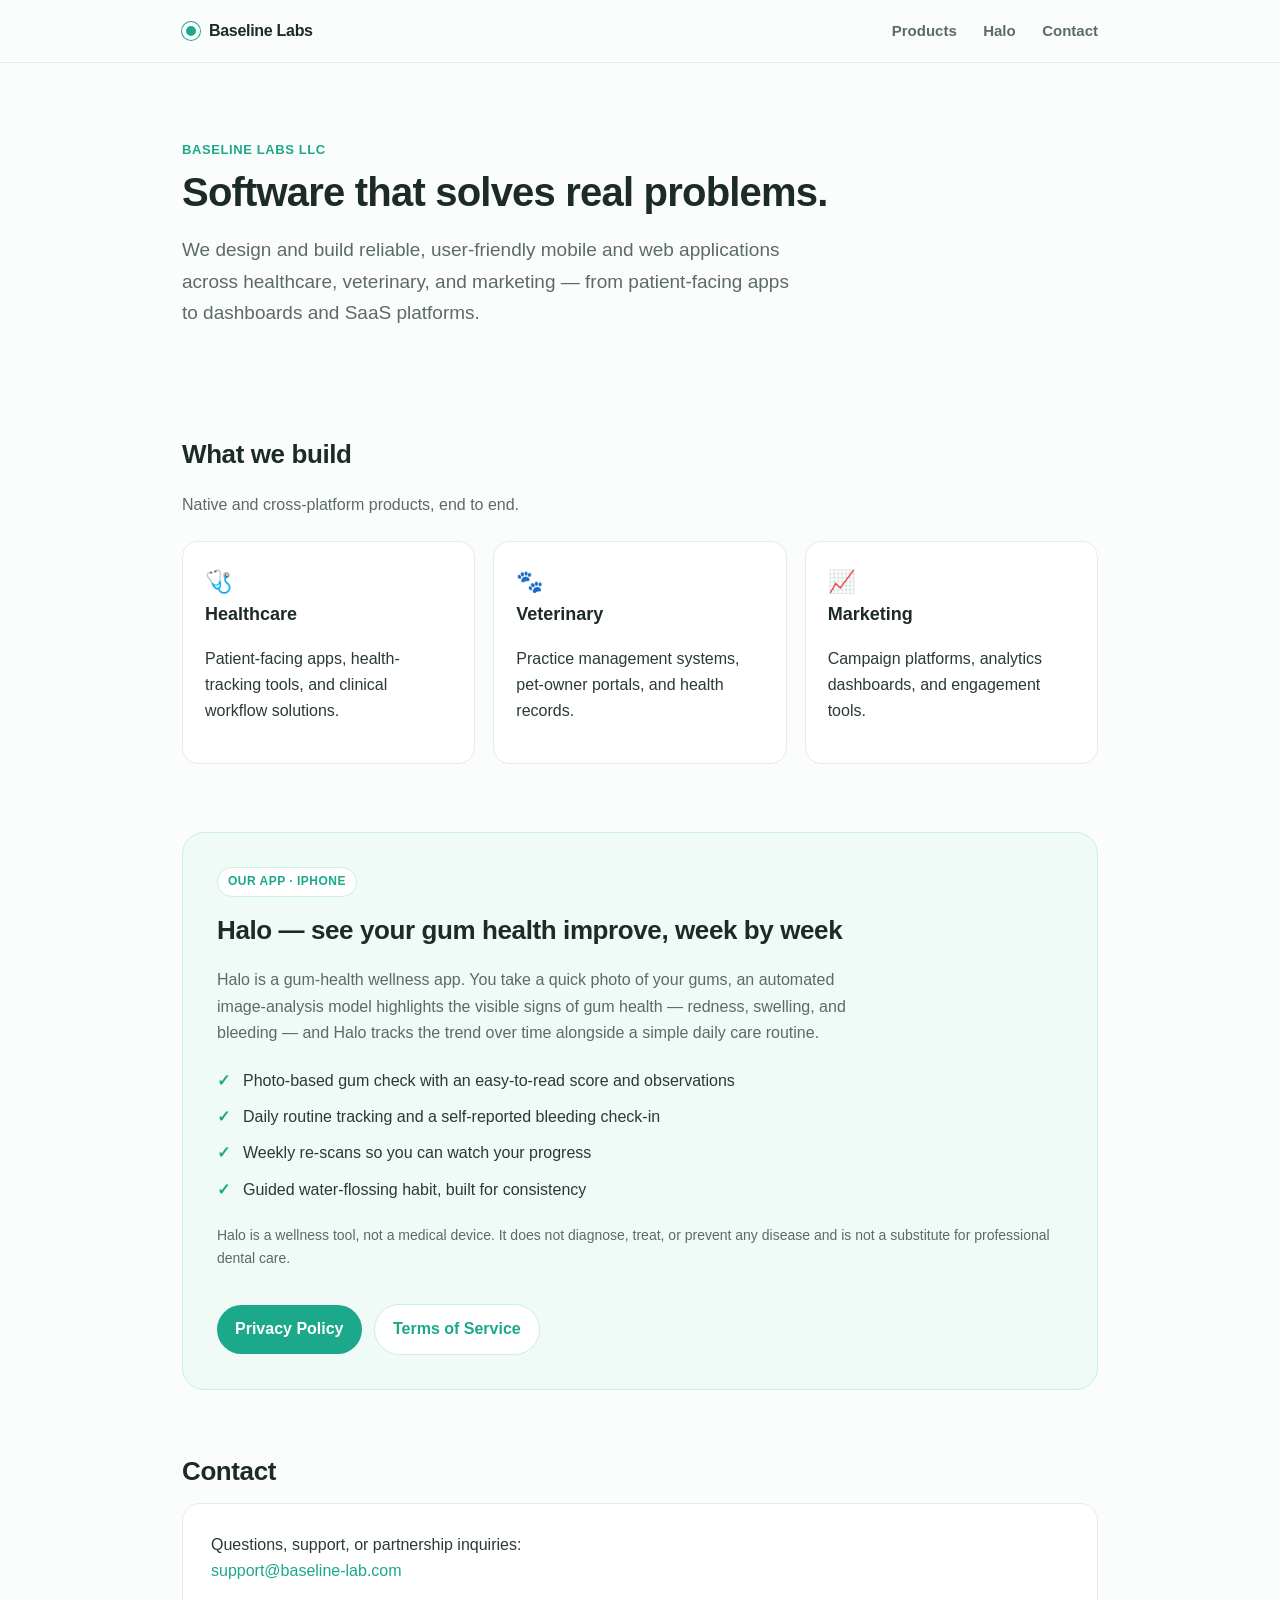
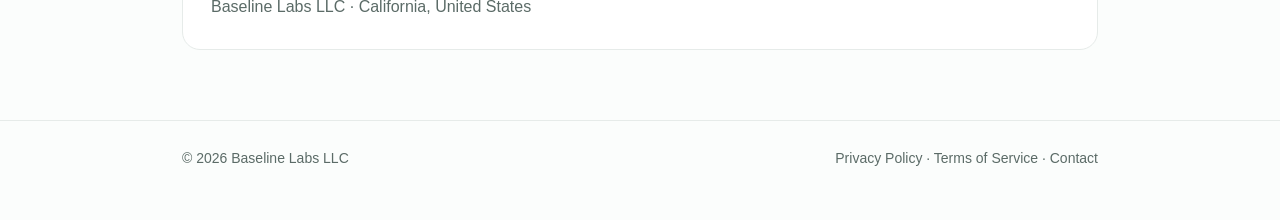
==== index.html @ 328b8945 "Baseline Labs site: company home, Halo product, privacy & terms Static site (no build step) for GitH" ====
<!doctype html>
<html lang="en">
<head>
  <meta charset="utf-8" />
  <meta name="viewport" content="width=device-width, initial-scale=1" />
  <title>Baseline Labs — Software for healthcare, veterinary, and marketing</title>
  <meta name="description" content="Baseline Labs LLC builds reliable, user-friendly mobile and web software, including Halo, a gum-health tracking app for iPhone." />
  <link rel="stylesheet" href="styles.css" />
</head>
<body>
  <header class="site-header">
    <div class="wrap">
      <a class="brand" href="/"><span class="dot"></span> Baseline Labs</a>
      <nav class="nav">
        <a href="#products">Products</a>
        <a href="#halo">Halo</a>
        <a href="#contact">Contact</a>
      </nav>
    </div>
  </header>

  <main>
    <div class="wrap">
      <section class="hero">
        <div class="eyebrow">Baseline Labs LLC</div>
        <h1>Software that solves real problems.</h1>
        <p>
          We design and build reliable, user-friendly mobile and web applications across healthcare,
          veterinary, and marketing — from patient-facing apps to dashboards and SaaS platforms.
        </p>
      </section>

      <section id="products">
        <h2>What we build</h2>
        <p class="lead">Native and cross-platform products, end to end.</p>
        <div class="grid">
          <div class="card">
            <div class="ico">🩺</div>
            <h3>Healthcare</h3>
            <p>Patient-facing apps, health-tracking tools, and clinical workflow solutions.</p>
          </div>
          <div class="card">
            <div class="ico">🐾</div>
            <h3>Veterinary</h3>
            <p>Practice management systems, pet-owner portals, and health records.</p>
          </div>
          <div class="card">
            <div class="ico">📈</div>
            <h3>Marketing</h3>
            <p>Campaign platforms, analytics dashboards, and engagement tools.</p>
          </div>
        </div>
      </section>

      <section id="halo">
        <div class="spotlight">
          <span class="tag">Our app · iPhone</span>
          <h2>Halo — see your gum health improve, week by week</h2>
          <p class="lead">
            Halo is a gum-health wellness app. You take a quick photo of your gums, an automated
            image-analysis model highlights the visible signs of gum health — redness, swelling, and
            bleeding — and Halo tracks the trend over time alongside a simple daily care routine.
          </p>
          <ul class="feature-list">
            <li>Photo-based gum check with an easy-to-read score and observations</li>
            <li>Daily routine tracking and a self-reported bleeding check-in</li>
            <li>Weekly re-scans so you can watch your progress</li>
            <li>Guided water-flossing habit, built for consistency</li>
          </ul>
          <p class="disclaimer">
            Halo is a wellness tool, not a medical device. It does not diagnose, treat, or prevent any
            disease and is not a substitute for professional dental care.
          </p>
          <div>
            <a class="btn" href="privacy.html">Privacy Policy</a>
            <a class="btn ghost" href="terms.html">Terms of Service</a>
          </div>
        </div>
      </section>

      <section id="contact">
        <h2>Contact</h2>
        <div class="contact">
          <p style="margin:0">
            Questions, support, or partnership inquiries:<br />
            <a href="mailto:support@baseline-lab.com">support@baseline-lab.com</a>
          </p>
          <p style="margin:10px 0 0; color:var(--muted)">Baseline Labs LLC · California, United States</p>
        </div>
      </section>
    </div>
  </main>

  <footer class="site-footer">
    <div class="wrap">
      <span>© 2026 Baseline Labs LLC</span>
      <span>
        <a href="privacy.html">Privacy Policy</a> ·
        <a href="terms.html">Terms of Service</a> ·
        <a href="mailto:support@baseline-lab.com">Contact</a>
      </span>
    </div>
  </footer>
</body>
</html>
---- styles.css ----
/* Baseline Labs site — shared styles. Static, no build step. */
:root {
  --ink: #1d2b28;
  --body: #2a3a36;
  --muted: #5b6b67;
  --line: #e6ebe9;
  --bg: #fbfdfc;
  --teal: #1CA88B;
  --teal-soft: #f0faf7;
  --teal-line: #cdeee4;
  --coral: #EE8769;
  --maxw: 960px;
}
* { box-sizing: border-box; }
html { scroll-behavior: smooth; }
body {
  margin: 0; background: var(--bg); color: var(--body);
  font: 16px/1.65 -apple-system, BlinkMacSystemFont, "Segoe UI", Roboto, Helvetica, Arial, sans-serif;
  -webkit-font-smoothing: antialiased;
}
a { color: var(--teal); text-decoration: none; }
a:hover { text-decoration: underline; }
.wrap { max-width: var(--maxw); margin: 0 auto; padding: 0 22px; }
.narrow { max-width: 720px; }

/* Header */
.site-header {
  position: sticky; top: 0; z-index: 10;
  background: rgba(251,253,252,0.9); backdrop-filter: saturate(180%) blur(10px);
  border-bottom: 1px solid var(--line);
}
.site-header .wrap { display: flex; align-items: center; justify-content: space-between; height: 62px; }
.brand { display: flex; align-items: center; gap: 9px; font-weight: 800; color: var(--ink); letter-spacing: -0.3px; }
.brand .dot { width: 18px; height: 18px; border-radius: 50%; background: var(--teal); box-shadow: inset 0 0 0 4px #fff, 0 0 0 1px var(--teal); }
.nav a { color: var(--muted); font-weight: 600; font-size: 15px; margin-left: 22px; }
.nav a:hover { color: var(--ink); text-decoration: none; }

/* Hero */
.hero { padding: 76px 0 56px; }
.eyebrow { color: var(--teal); font-weight: 700; letter-spacing: 0.6px; text-transform: uppercase; font-size: 13px; }
h1 { font-size: 40px; line-height: 1.12; letter-spacing: -0.8px; color: var(--ink); margin: 10px 0 14px; }
.hero p { font-size: 19px; color: var(--muted); max-width: 620px; }

/* Sections */
section { padding: 30px 0; }
h2 { font-size: 26px; letter-spacing: -0.4px; color: var(--ink); margin: 0 0 6px; }
h3 { font-size: 18px; color: var(--ink); margin: 0 0 6px; }
.lead { color: var(--muted); max-width: 640px; }

/* Cards grid */
.grid { display: grid; grid-template-columns: repeat(3, 1fr); gap: 18px; margin-top: 22px; }
.card { background: #fff; border: 1px solid var(--line); border-radius: 16px; padding: 22px; }
.card .ico { font-size: 22px; }
@media (max-width: 760px) { .grid { grid-template-columns: 1fr; } h1 { font-size: 32px; } }

/* Product spotlight (Halo) */
.spotlight {
  background: var(--teal-soft); border: 1px solid var(--teal-line);
  border-radius: 22px; padding: 34px; margin-top: 8px;
}
.spotlight .tag {
  display: inline-block; background: #fff; border: 1px solid var(--teal-line);
  color: var(--teal); font-weight: 700; font-size: 12px; letter-spacing: 0.5px;
  text-transform: uppercase; padding: 4px 10px; border-radius: 999px;
}
.spotlight h2 { margin-top: 12px; }
.feature-list { list-style: none; padding: 0; margin: 16px 0 0; }
.feature-list li { padding: 5px 0 5px 26px; position: relative; }
.feature-list li::before { content: "✓"; color: var(--teal); font-weight: 800; position: absolute; left: 0; }
.btn {
  display: inline-block; margin-top: 20px; background: var(--teal); color: #fff;
  font-weight: 700; padding: 11px 18px; border-radius: 999px;
}
.btn:hover { text-decoration: none; opacity: 0.92; }
.btn.ghost { background: #fff; color: var(--teal); border: 1px solid var(--teal-line); margin-left: 8px; }
.disclaimer { color: var(--muted); font-size: 14px; margin-top: 16px; }

/* Legal pages */
.legal { padding: 40px 0 70px; }
.legal .meta { color: var(--muted); font-size: 14px; margin: 4px 0 26px; }
.legal h2 { font-size: 20px; margin: 32px 0 8px; }
.legal h3 { font-size: 16px; margin: 18px 0 4px; }
.callout { background: var(--teal-soft); border: 1px solid var(--teal-line); border-radius: 12px; padding: 14px 16px; margin: 18px 0; }
table { width: 100%; border-collapse: collapse; margin: 12px 0; font-size: 14px; }
th, td { text-align: left; padding: 9px 10px; border-bottom: 1px solid var(--line); vertical-align: top; }
th { color: var(--muted); }

/* Contact */
.contact { background: #fff; border: 1px solid var(--line); border-radius: 18px; padding: 28px; margin-top: 10px; }

/* Footer */
.site-footer { border-top: 1px solid var(--line); margin-top: 40px; padding: 26px 0 50px; color: var(--muted); font-size: 14px; }
.site-footer .wrap { display: flex; flex-wrap: wrap; gap: 8px 18px; align-items: center; justify-content: space-between; }
.site-footer a { color: var(--muted); }
.site-footer a:hover { color: var(--ink); }
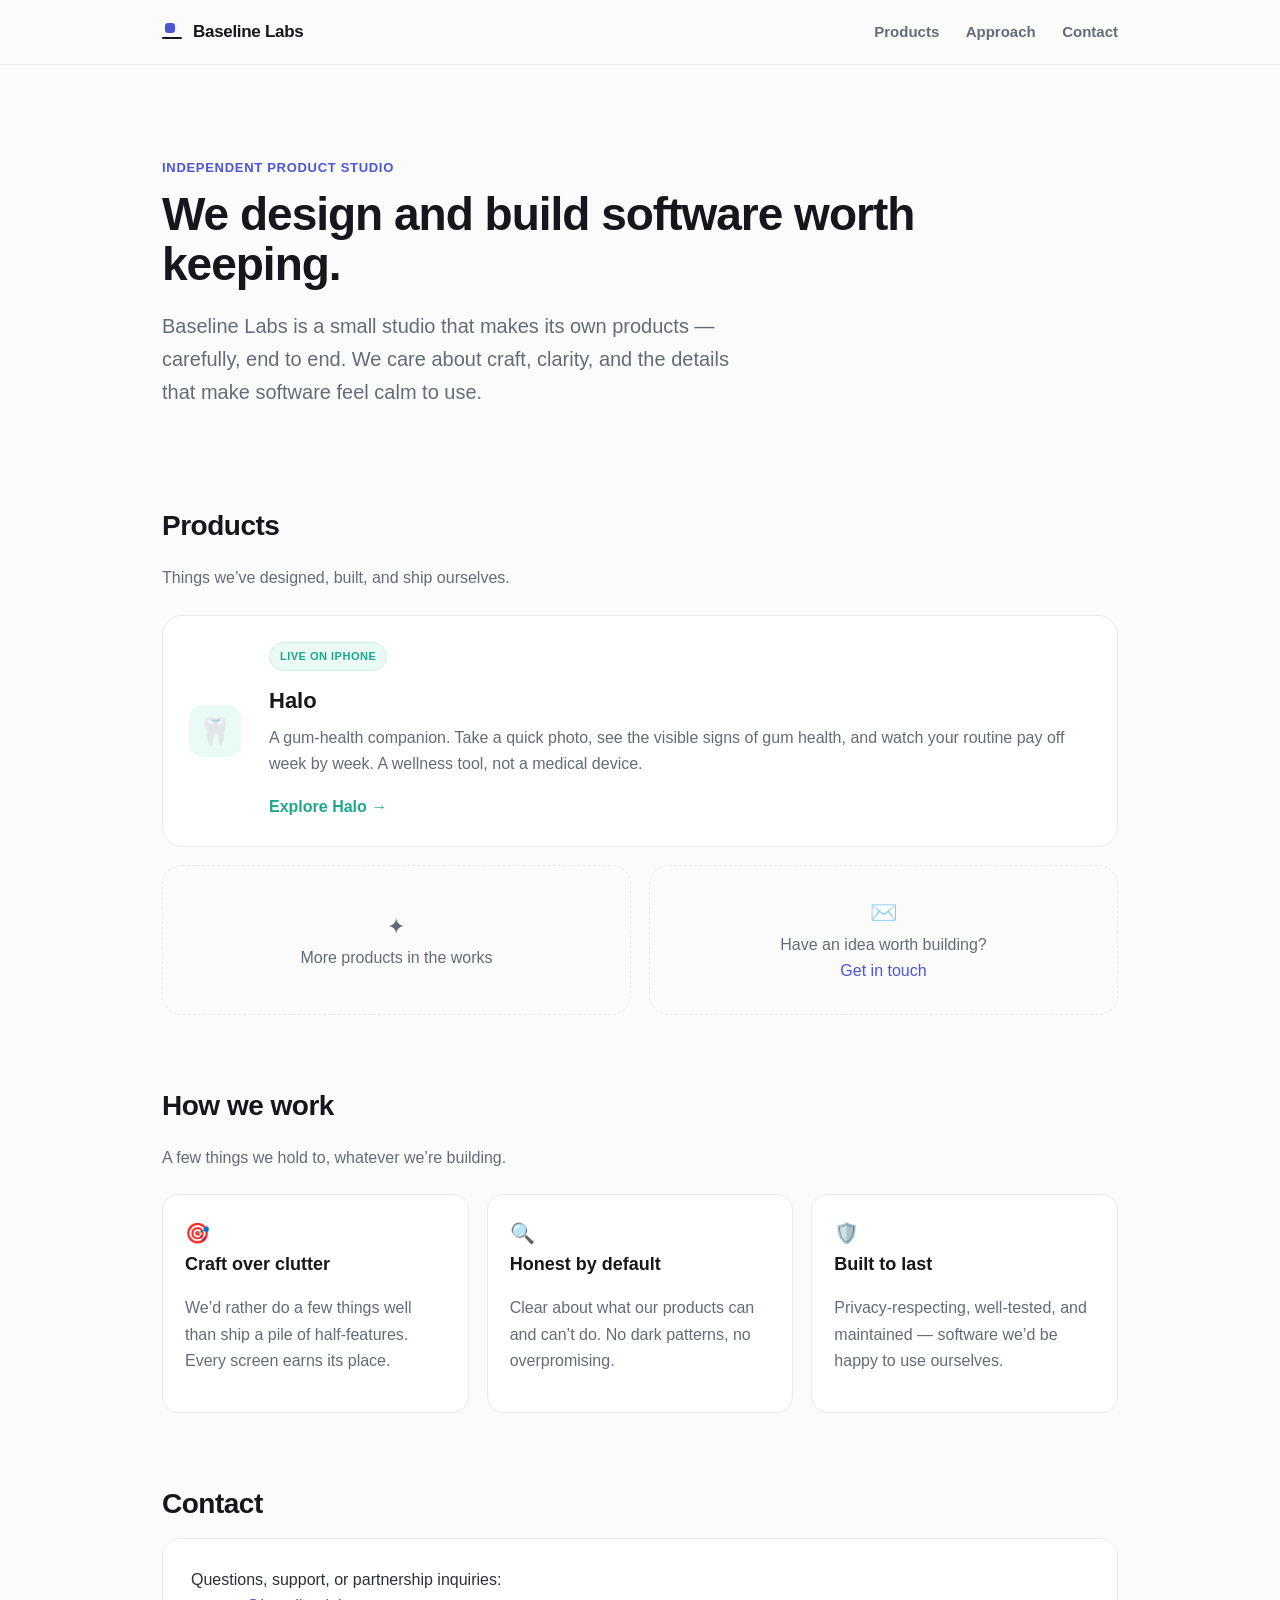
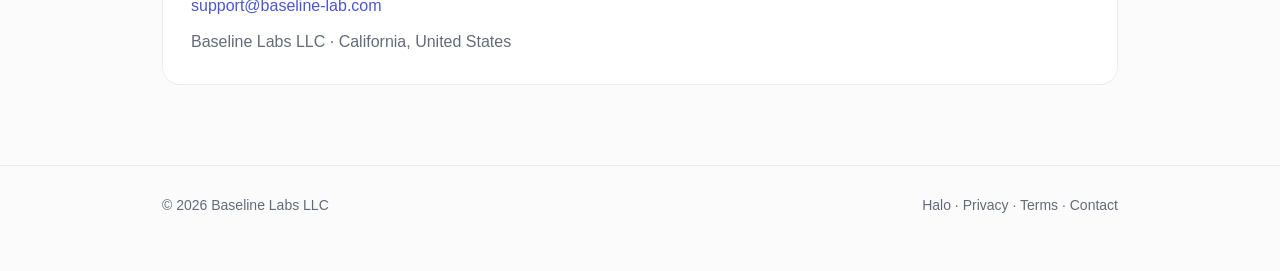
==== commit fb46b7c4: "Redesign as a product-studio site with per-product IA Reposition Baseline Labs as a domain-agnostic " ====
--- a/index.html
+++ b/index.html
@@ -3,17 +3,17 @@
 <head>
   <meta charset="utf-8" />
   <meta name="viewport" content="width=device-width, initial-scale=1" />
-  <title>Baseline Labs — Software for healthcare, veterinary, and marketing</title>
-  <meta name="description" content="Baseline Labs LLC builds reliable, user-friendly mobile and web software, including Halo, a gum-health tracking app for iPhone." />
-  <link rel="stylesheet" href="styles.css" />
+  <title>Baseline Labs — an independent software product studio</title>
+  <meta name="description" content="Baseline Labs is an independent studio that designs and builds its own software products. Our first app is Halo." />
+  <link rel="stylesheet" href="/styles.css" />
 </head>
 <body>
   <header class="site-header">
     <div class="wrap">
-      <a class="brand" href="/"><span class="dot"></span> Baseline Labs</a>
+      <a class="brand" href="/"><span class="mark"></span> Baseline Labs</a>
       <nav class="nav">
         <a href="#products">Products</a>
-        <a href="#halo">Halo</a>
+        <a href="#approach">Approach</a>
         <a href="#contact">Contact</a>
       </nav>
     </div>
@@ -22,58 +22,68 @@
   <main>
     <div class="wrap">
       <section class="hero">
-        <div class="eyebrow">Baseline Labs LLC</div>
-        <h1>Software that solves real problems.</h1>
-        <p>
-          We design and build reliable, user-friendly mobile and web applications across healthcare,
-          veterinary, and marketing — from patient-facing apps to dashboards and SaaS platforms.
+        <div class="eyebrow">Independent product studio</div>
+        <h1>We design and build software worth keeping.</h1>
+        <p class="lead">
+          Baseline Labs is a small studio that makes its own products — carefully, end to end.
+          We care about craft, clarity, and the details that make software feel calm to use.
         </p>
       </section>
 
       <section id="products">
-        <h2>What we build</h2>
-        <p class="lead">Native and cross-platform products, end to end.</p>
-        <div class="grid">
-          <div class="card">
-            <div class="ico">🩺</div>
-            <h3>Healthcare</h3>
-            <p>Patient-facing apps, health-tracking tools, and clinical workflow solutions.</p>
+        <div class="section-head">
+          <h2>Products</h2>
+          <p class="lead">Things we’ve designed, built, and ship ourselves.</p>
+        </div>
+        <div class="products">
+          <a class="product-card featured theme-halo" href="/halo/">
+            <div class="product-logo" style="background:var(--accent-soft)">🦷</div>
+            <div class="pc-body">
+              <span class="tag">Live on iPhone</span>
+              <h3>Halo</h3>
+              <p>
+                A gum-health companion. Take a quick photo, see the visible signs of gum health, and
+                watch your routine pay off week by week. A wellness tool, not a medical device.
+              </p>
+              <div class="cta-row">Explore Halo →</div>
+            </div>
+          </a>
+
+          <div class="more-card">
+            <div>
+              <div style="font-size:22px">✦</div>
+              More products in the works
+            </div>
           </div>
-          <div class="card">
-            <div class="ico">🐾</div>
-            <h3>Veterinary</h3>
-            <p>Practice management systems, pet-owner portals, and health records.</p>
-          </div>
-          <div class="card">
-            <div class="ico">📈</div>
-            <h3>Marketing</h3>
-            <p>Campaign platforms, analytics dashboards, and engagement tools.</p>
+          <div class="more-card">
+            <div>
+              <div style="font-size:22px">✉️</div>
+              Have an idea worth building?<br /><a href="#contact">Get in touch</a>
+            </div>
           </div>
         </div>
       </section>
 
-      <section id="halo">
-        <div class="spotlight">
-          <span class="tag">Our app · iPhone</span>
-          <h2>Halo — see your gum health improve, week by week</h2>
-          <p class="lead">
-            Halo is a gum-health wellness app. You take a quick photo of your gums, an automated
-            image-analysis model highlights the visible signs of gum health — redness, swelling, and
-            bleeding — and Halo tracks the trend over time alongside a simple daily care routine.
-          </p>
-          <ul class="feature-list">
-            <li>Photo-based gum check with an easy-to-read score and observations</li>
-            <li>Daily routine tracking and a self-reported bleeding check-in</li>
-            <li>Weekly re-scans so you can watch your progress</li>
-            <li>Guided water-flossing habit, built for consistency</li>
-          </ul>
-          <p class="disclaimer">
-            Halo is a wellness tool, not a medical device. It does not diagnose, treat, or prevent any
-            disease and is not a substitute for professional dental care.
-          </p>
-          <div>
-            <a class="btn" href="privacy.html">Privacy Policy</a>
-            <a class="btn ghost" href="terms.html">Terms of Service</a>
+      <section id="approach">
+        <div class="section-head">
+          <h2>How we work</h2>
+          <p class="lead">A few things we hold to, whatever we’re building.</p>
+        </div>
+        <div class="values">
+          <div class="value">
+            <div class="vi">🎯</div>
+            <h3>Craft over clutter</h3>
+            <p class="lead">We’d rather do a few things well than ship a pile of half-features. Every screen earns its place.</p>
+          </div>
+          <div class="value">
+            <div class="vi">🔍</div>
+            <h3>Honest by default</h3>
+            <p class="lead">Clear about what our products can and can’t do. No dark patterns, no overpromising.</p>
+          </div>
+          <div class="value">
+            <div class="vi">🛡️</div>
+            <h3>Built to last</h3>
+            <p class="lead">Privacy-respecting, well-tested, and maintained — software we’d be happy to use ourselves.</p>
           </div>
         </div>
       </section>
@@ -95,8 +105,9 @@
     <div class="wrap">
       <span>© 2026 Baseline Labs LLC</span>
       <span>
-        <a href="privacy.html">Privacy Policy</a> ·
-        <a href="terms.html">Terms of Service</a> ·
+        <a href="/halo/">Halo</a> ·
+        <a href="/halo/privacy.html">Privacy</a> ·
+        <a href="/halo/terms.html">Terms</a> ·
         <a href="mailto:support@baseline-lab.com">Contact</a>
       </span>
     </div>
--- a/styles.css
+++ b/styles.css
@@ -1,16 +1,29 @@
-/* Baseline Labs site — shared styles. Static, no build step. */
+/* Baseline Labs — product studio site. Static, no build step.
+   Parent brand is neutral; each product overrides --accent via a theme class
+   on <body> (e.g. .theme-halo). Add a product = pick a color, drop a card. */
 :root {
-  --ink: #1d2b28;
-  --body: #2a3a36;
-  --muted: #5b6b67;
-  --line: #e6ebe9;
-  --bg: #fbfdfc;
-  --teal: #1CA88B;
-  --teal-soft: #f0faf7;
-  --teal-line: #cdeee4;
-  --coral: #EE8769;
-  --maxw: 960px;
+  --ink: #15171c;
+  --body: #2b2f38;
+  --muted: #646b78;
+  --line: #e9ebef;
+  --bg: #fbfbfc;
+  --surface: #ffffff;
+
+  /* Parent (Baseline Labs) accent — calm indigo */
+  --accent: #4b56d2;
+  --accent-soft: #eef0fd;
+  --accent-line: #d8ddfa;
+
+  --maxw: 1000px;
+  --radius: 16px;
 }
+/* Per-product theme: Halo = teal */
+.theme-halo {
+  --accent: #1CA88B;
+  --accent-soft: #eafaf5;
+  --accent-line: #cdeee4;
+}
+
 * { box-sizing: border-box; }
 html { scroll-behavior: smooth; }
 body {
@@ -18,7 +31,7 @@
   font: 16px/1.65 -apple-system, BlinkMacSystemFont, "Segoe UI", Roboto, Helvetica, Arial, sans-serif;
   -webkit-font-smoothing: antialiased;
 }
-a { color: var(--teal); text-decoration: none; }
+a { color: var(--accent); text-decoration: none; }
 a:hover { text-decoration: underline; }
 .wrap { max-width: var(--maxw); margin: 0 auto; padding: 0 22px; }
 .narrow { max-width: 720px; }
@@ -26,70 +39,116 @@
 /* Header */
 .site-header {
   position: sticky; top: 0; z-index: 10;
-  background: rgba(251,253,252,0.9); backdrop-filter: saturate(180%) blur(10px);
+  background: rgba(251,251,252,0.86); backdrop-filter: saturate(180%) blur(10px);
   border-bottom: 1px solid var(--line);
 }
-.site-header .wrap { display: flex; align-items: center; justify-content: space-between; height: 62px; }
-.brand { display: flex; align-items: center; gap: 9px; font-weight: 800; color: var(--ink); letter-spacing: -0.3px; }
-.brand .dot { width: 18px; height: 18px; border-radius: 50%; background: var(--teal); box-shadow: inset 0 0 0 4px #fff, 0 0 0 1px var(--teal); }
+.site-header .wrap { display: flex; align-items: center; justify-content: space-between; height: 64px; }
+.brand { display: flex; align-items: center; gap: 11px; font-weight: 800; color: var(--ink); letter-spacing: -0.3px; font-size: 17px; }
+.brand:hover { text-decoration: none; }
+/* CSS-only "baseline" mark: a small square resting on a baseline */
+.mark { position: relative; width: 20px; height: 20px; display: inline-block; flex: 0 0 auto; }
+.mark::before { content: ""; position: absolute; left: 3px; top: 1px; width: 10px; height: 10px; background: var(--accent); border-radius: 3px; }
+.mark::after  { content: ""; position: absolute; left: 0; bottom: 3px; width: 20px; height: 2px; background: var(--ink); border-radius: 2px; }
 .nav a { color: var(--muted); font-weight: 600; font-size: 15px; margin-left: 22px; }
 .nav a:hover { color: var(--ink); text-decoration: none; }
 
 /* Hero */
-.hero { padding: 76px 0 56px; }
-.eyebrow { color: var(--teal); font-weight: 700; letter-spacing: 0.6px; text-transform: uppercase; font-size: 13px; }
-h1 { font-size: 40px; line-height: 1.12; letter-spacing: -0.8px; color: var(--ink); margin: 10px 0 14px; }
-.hero p { font-size: 19px; color: var(--muted); max-width: 620px; }
+.hero { padding: 92px 0 40px; }
+.eyebrow { color: var(--accent); font-weight: 700; letter-spacing: 0.7px; text-transform: uppercase; font-size: 13px; }
+h1 { font-size: 46px; line-height: 1.08; letter-spacing: -1px; color: var(--ink); margin: 12px 0 16px; max-width: 760px; }
+.hero .lead { font-size: 20px; color: var(--muted); max-width: 600px; }
 
 /* Sections */
-section { padding: 30px 0; }
-h2 { font-size: 26px; letter-spacing: -0.4px; color: var(--ink); margin: 0 0 6px; }
+section { padding: 34px 0; }
+.section-head { margin-bottom: 8px; }
+h2 { font-size: 28px; letter-spacing: -0.5px; color: var(--ink); margin: 0 0 6px; }
 h3 { font-size: 18px; color: var(--ink); margin: 0 0 6px; }
 .lead { color: var(--muted); max-width: 640px; }
 
-/* Cards grid */
-.grid { display: grid; grid-template-columns: repeat(3, 1fr); gap: 18px; margin-top: 22px; }
-.card { background: #fff; border: 1px solid var(--line); border-radius: 16px; padding: 22px; }
-.card .ico { font-size: 22px; }
-@media (max-width: 760px) { .grid { grid-template-columns: 1fr; } h1 { font-size: 32px; } }
+/* Products grid */
+.products { display: grid; grid-template-columns: 1fr 1fr; gap: 18px; margin-top: 24px; }
+.product-card {
+  background: var(--surface); border: 1px solid var(--line); border-radius: 20px;
+  padding: 26px; display: flex; flex-direction: column; transition: border-color .15s, transform .15s;
+}
+.product-card:hover { text-decoration: none; border-color: var(--accent-line); transform: translateY(-2px); }
+.product-card.featured { grid-column: 1 / -1; flex-direction: row; gap: 28px; align-items: center; }
+.product-card .pc-body { flex: 1; }
+.product-logo {
+  width: 52px; height: 52px; border-radius: 14px; display: grid; place-items: center;
+  font-size: 26px; margin-bottom: 14px;
+}
+.product-card.featured .product-logo { margin-bottom: 0; }
+.tag {
+  display: inline-block; background: var(--accent-soft); border: 1px solid var(--accent-line);
+  color: var(--accent); font-weight: 700; font-size: 11px; letter-spacing: 0.5px;
+  text-transform: uppercase; padding: 4px 10px; border-radius: 999px; margin-bottom: 12px;
+}
+.product-card h3 { font-size: 22px; }
+.product-card p { color: var(--muted); margin: 6px 0 0; }
+.product-card .cta-row { margin-top: 16px; font-weight: 700; color: var(--accent); }
+.more-card {
+  border: 1px dashed var(--line); background: transparent; color: var(--muted);
+  display: grid; place-items: center; text-align: center; min-height: 150px; border-radius: 20px;
+}
+@media (max-width: 760px) {
+  .products { grid-template-columns: 1fr; }
+  .product-card.featured { flex-direction: column; align-items: flex-start; }
+  h1 { font-size: 34px; }
+}
 
-/* Product spotlight (Halo) */
-.spotlight {
-  background: var(--teal-soft); border: 1px solid var(--teal-line);
-  border-radius: 22px; padding: 34px; margin-top: 8px;
+/* Phone mockup (CSS-only, asset-free) */
+.phone {
+  width: 188px; height: 300px; border-radius: 30px; flex: 0 0 auto;
+  background: linear-gradient(160deg, var(--accent), color-mix(in srgb, var(--accent) 60%, #08352c));
+  padding: 12px; box-shadow: 0 20px 40px rgba(20,30,28,0.18);
 }
-.spotlight .tag {
-  display: inline-block; background: #fff; border: 1px solid var(--teal-line);
-  color: var(--teal); font-weight: 700; font-size: 12px; letter-spacing: 0.5px;
-  text-transform: uppercase; padding: 4px 10px; border-radius: 999px;
+.phone .screen {
+  width: 100%; height: 100%; border-radius: 20px; background: #fff;
+  display: flex; flex-direction: column; align-items: center; justify-content: center; gap: 6px;
 }
-.spotlight h2 { margin-top: 12px; }
-.feature-list { list-style: none; padding: 0; margin: 16px 0 0; }
-.feature-list li { padding: 5px 0 5px 26px; position: relative; }
-.feature-list li::before { content: "✓"; color: var(--teal); font-weight: 800; position: absolute; left: 0; }
+.phone .ring {
+  width: 96px; height: 96px; border-radius: 50%;
+  background: conic-gradient(var(--accent) 78%, var(--accent-soft) 0);
+  display: grid; place-items: center; margin-bottom: 4px;
+}
+.phone .ring span { width: 72px; height: 72px; border-radius: 50%; background: #fff; display: grid; place-items: center; font-weight: 800; font-size: 26px; color: var(--ink); }
+.phone .cap { font-weight: 800; color: var(--ink); font-size: 14px; }
+.phone .sub { color: var(--muted); font-size: 12px; }
+
+/* Values band */
+.values { display: grid; grid-template-columns: repeat(3, 1fr); gap: 18px; margin-top: 22px; }
+.value { background: var(--surface); border: 1px solid var(--line); border-radius: var(--radius); padding: 22px; }
+.value .vi { font-size: 20px; }
+@media (max-width: 760px) { .values { grid-template-columns: 1fr; } }
+
+/* Buttons */
 .btn {
-  display: inline-block; margin-top: 20px; background: var(--teal); color: #fff;
-  font-weight: 700; padding: 11px 18px; border-radius: 999px;
+  display: inline-block; margin-top: 18px; background: var(--accent); color: #fff;
+  font-weight: 700; padding: 12px 20px; border-radius: 999px;
 }
 .btn:hover { text-decoration: none; opacity: 0.92; }
-.btn.ghost { background: #fff; color: var(--teal); border: 1px solid var(--teal-line); margin-left: 8px; }
-.disclaimer { color: var(--muted); font-size: 14px; margin-top: 16px; }
+.btn.ghost { background: var(--surface); color: var(--accent); border: 1px solid var(--accent-line); margin-left: 8px; }
+.feature-list { list-style: none; padding: 0; margin: 18px 0 0; }
+.feature-list li { padding: 6px 0 6px 28px; position: relative; color: var(--body); }
+.feature-list li::before { content: "✓"; color: var(--accent); font-weight: 800; position: absolute; left: 0; }
+.disclaimer { color: var(--muted); font-size: 14px; margin-top: 18px; }
+
+/* Contact */
+.contact { background: var(--surface); border: 1px solid var(--line); border-radius: 18px; padding: 28px; margin-top: 10px; }
 
 /* Legal pages */
-.legal { padding: 40px 0 70px; }
+.legal { padding: 44px 0 70px; }
 .legal .meta { color: var(--muted); font-size: 14px; margin: 4px 0 26px; }
 .legal h2 { font-size: 20px; margin: 32px 0 8px; }
 .legal h3 { font-size: 16px; margin: 18px 0 4px; }
-.callout { background: var(--teal-soft); border: 1px solid var(--teal-line); border-radius: 12px; padding: 14px 16px; margin: 18px 0; }
+.callout { background: var(--accent-soft); border: 1px solid var(--accent-line); border-radius: 12px; padding: 14px 16px; margin: 18px 0; }
 table { width: 100%; border-collapse: collapse; margin: 12px 0; font-size: 14px; }
 th, td { text-align: left; padding: 9px 10px; border-bottom: 1px solid var(--line); vertical-align: top; }
 th { color: var(--muted); }
 
-/* Contact */
-.contact { background: #fff; border: 1px solid var(--line); border-radius: 18px; padding: 28px; margin-top: 10px; }
-
 /* Footer */
-.site-footer { border-top: 1px solid var(--line); margin-top: 40px; padding: 26px 0 50px; color: var(--muted); font-size: 14px; }
+.site-footer { border-top: 1px solid var(--line); margin-top: 46px; padding: 28px 0 54px; color: var(--muted); font-size: 14px; }
 .site-footer .wrap { display: flex; flex-wrap: wrap; gap: 8px 18px; align-items: center; justify-content: space-between; }
 .site-footer a { color: var(--muted); }
 .site-footer a:hover { color: var(--ink); }
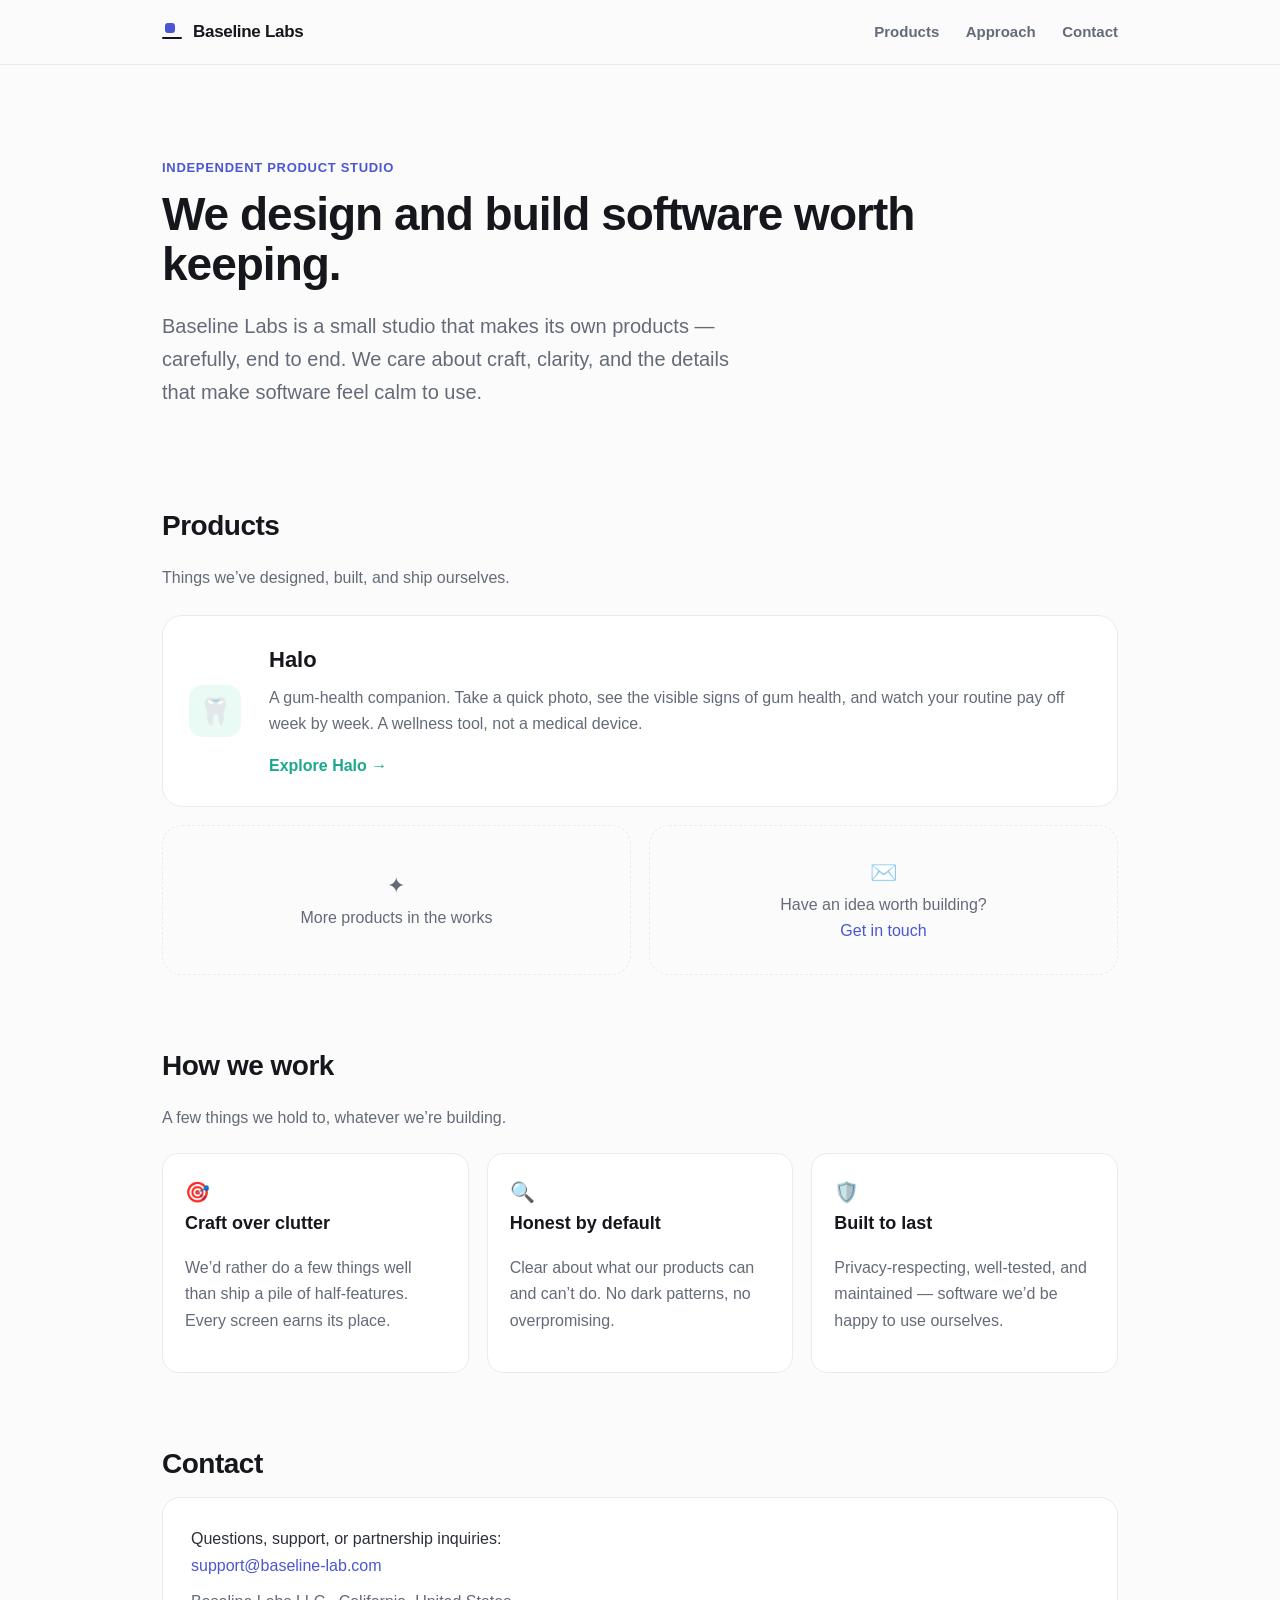
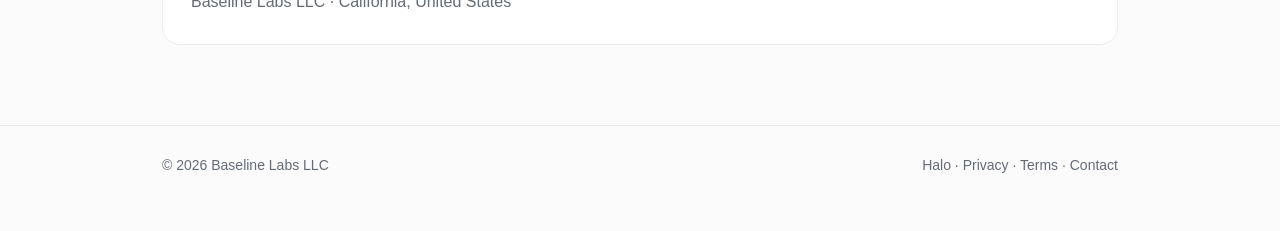
==== commit 864e8584: "Lower the site's public profile De-market the Halo page (drop the screenshot showcase and App Store " ====
--- a/index.html
+++ b/index.html
@@ -3,6 +3,7 @@
 <head>
   <meta charset="utf-8" />
   <meta name="viewport" content="width=device-width, initial-scale=1" />
+  <meta name="robots" content="noindex, nofollow, noarchive, nosnippet" />
   <title>Baseline Labs — an independent software product studio</title>
   <meta name="description" content="Baseline Labs is an independent studio that designs and builds its own software products. Our first app is Halo." />
   <link rel="stylesheet" href="/styles.css" />
@@ -39,7 +40,6 @@
           <a class="product-card featured theme-halo" href="/halo/">
             <div class="product-logo" style="background:var(--accent-soft)">🦷</div>
             <div class="pc-body">
-              <span class="tag">Live on iPhone</span>
               <h3>Halo</h3>
               <p>
                 A gum-health companion. Take a quick photo, see the visible signs of gum health, and
--- a/styles.css
+++ b/styles.css
@@ -97,24 +97,24 @@
   h1 { font-size: 34px; }
 }
 
-/* Phone mockup (CSS-only, asset-free) */
-.phone {
-  width: 188px; height: 300px; border-radius: 30px; flex: 0 0 auto;
-  background: linear-gradient(160deg, var(--accent), color-mix(in srgb, var(--accent) 60%, #08352c));
-  padding: 12px; box-shadow: 0 20px 40px rgba(20,30,28,0.18);
+/* Phone screenshots showcase */
+.screens { display: flex; gap: 18px; justify-content: center; align-items: flex-start; flex-wrap: wrap; margin-top: 36px; }
+.shot { width: 214px; border-radius: 30px; overflow: hidden; background: #fff; border: 1px solid var(--line); box-shadow: 0 18px 42px rgba(20,30,28,0.16); }
+.shot img { width: 100%; display: block; }
+.shot.raise { transform: translateY(-18px); }
+@media (max-width: 760px) { .shot { width: 168px; } .shot.raise { transform: none; } }
+
+/* App Store badge */
+.appstore-badge {
+  display: inline-flex; align-items: center; gap: 11px; background: #111418; color: #fff;
+  padding: 10px 18px; border-radius: 14px; margin-top: 22px; line-height: 1.1;
 }
-.phone .screen {
-  width: 100%; height: 100%; border-radius: 20px; background: #fff;
-  display: flex; flex-direction: column; align-items: center; justify-content: center; gap: 6px;
-}
-.phone .ring {
-  width: 96px; height: 96px; border-radius: 50%;
-  background: conic-gradient(var(--accent) 78%, var(--accent-soft) 0);
-  display: grid; place-items: center; margin-bottom: 4px;
-}
-.phone .ring span { width: 72px; height: 72px; border-radius: 50%; background: #fff; display: grid; place-items: center; font-weight: 800; font-size: 26px; color: var(--ink); }
-.phone .cap { font-weight: 800; color: var(--ink); font-size: 14px; }
-.phone .sub { color: var(--muted); font-size: 12px; }
+.appstore-badge:hover { text-decoration: none; opacity: 0.92; }
+.appstore-badge svg { width: 22px; height: 22px; flex: 0 0 auto; }
+.appstore-badge .ab-txt { display: flex; flex-direction: column; }
+.appstore-badge .ab-txt small { font-size: 10px; opacity: 0.82; letter-spacing: 0.3px; }
+.appstore-badge .ab-txt b { font-size: 17px; font-weight: 700; letter-spacing: -0.2px; }
+.appstore-badge.soon { opacity: 0.5; pointer-events: none; }
 
 /* Values band */
 .values { display: grid; grid-template-columns: repeat(3, 1fr); gap: 18px; margin-top: 22px; }
